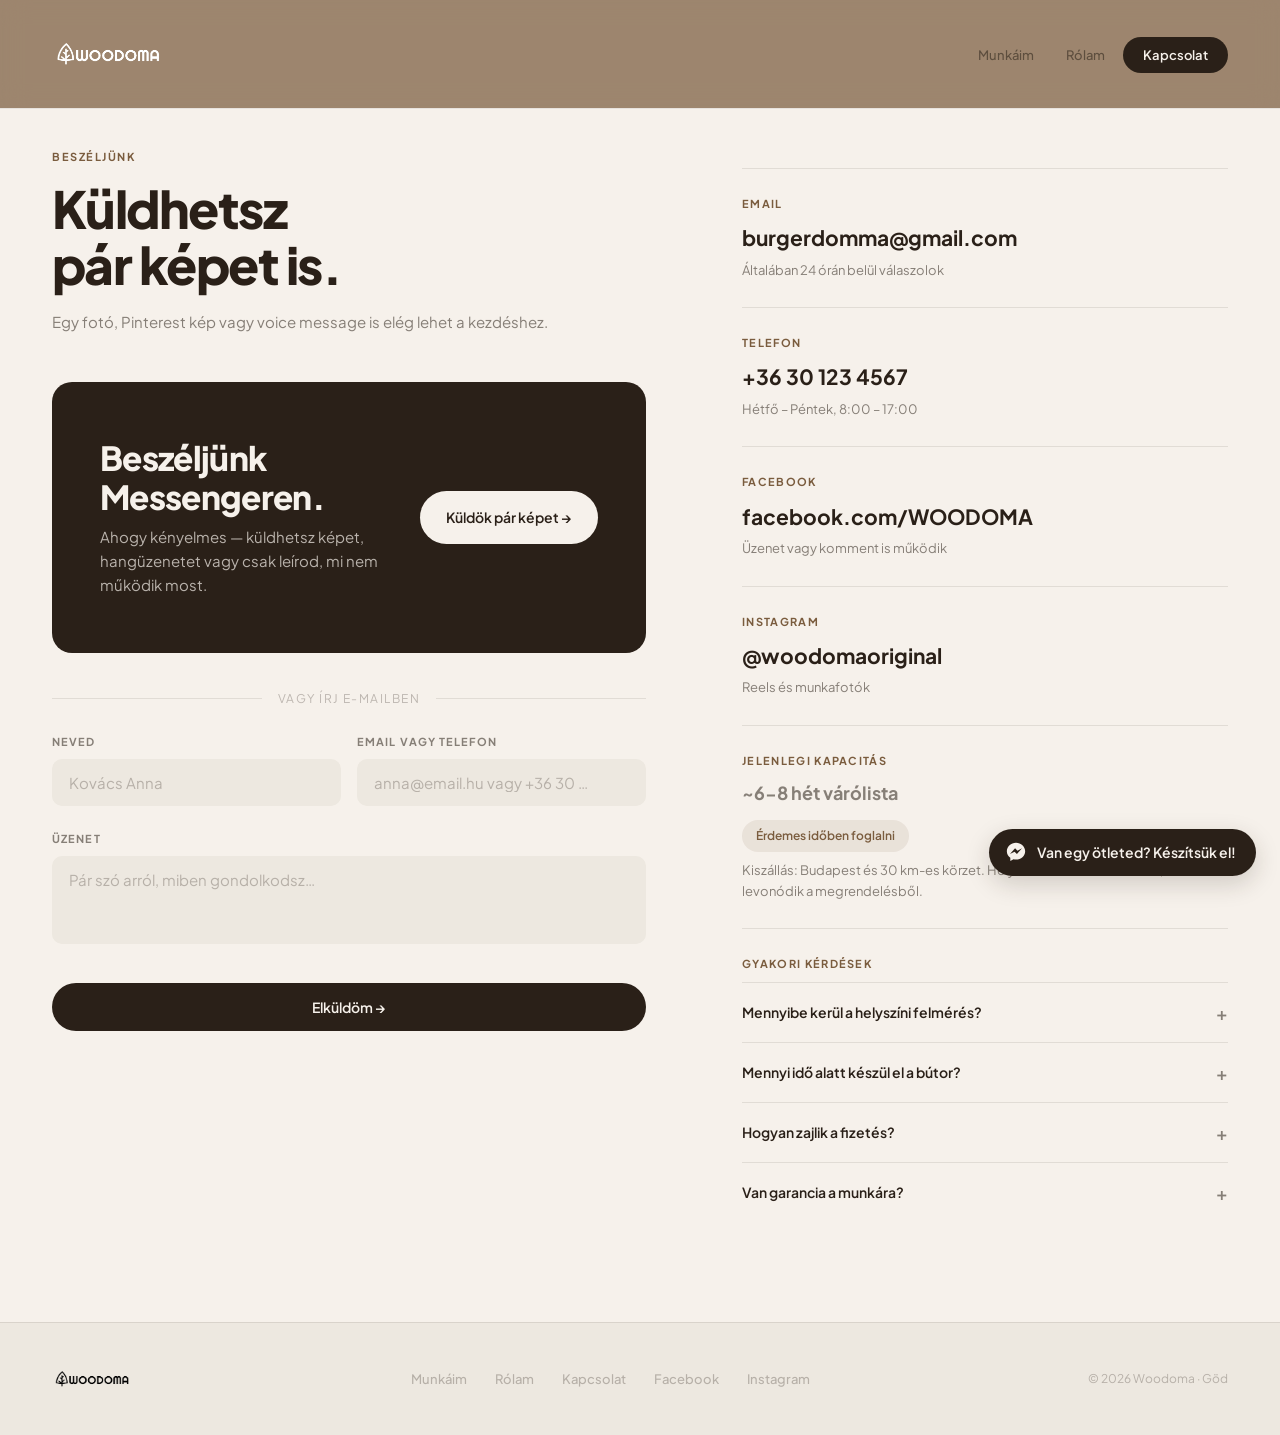
==== kapcsolat.html @ 7376ca96 "Woodoma weboldal — első commit Teljes statikus weboldal: főoldal (index.html), kapcsolati oldal, kös" ====
<!DOCTYPE html>
<html lang="hu">
<head>
<meta charset="UTF-8">
<meta name="viewport" content="width=device-width, initial-scale=1.0">
<title>Kapcsolat — WOODOMA</title>
<link rel="preconnect" href="https://fonts.googleapis.com">
<link rel="preconnect" href="https://fonts.gstatic.com" crossorigin>
<link href="https://fonts.googleapis.com/css2?family=Plus+Jakarta+Sans:wght@400;500;600;700;800&display=swap" rel="stylesheet">
<link rel="stylesheet" href="woodoma.css">
<style>
:root{--bg:#F6F1EB;--bg2:#EDE8E0;--bg3:#E4DDD4;--tx:#2A2018;--mu:rgba(42,32,24,.55);--di:rgba(42,32,24,.28);--ac:#7A5C3E;--acs:rgba(122,92,62,.1);--ln:rgba(42,32,24,.1);--f:'Plus Jakarta Sans',system-ui,sans-serif;--r:14px}
*,*::before,*::after{box-sizing:border-box;margin:0;padding:0}
html{scroll-behavior:smooth}
body{background:var(--bg);color:var(--tx);font-family:var(--f);font-weight:400;line-height:1.65;-webkit-font-smoothing:antialiased;overflow-x:hidden}
a{color:inherit}
nav{position:fixed;top:0;left:0;right:0;z-index:200;padding:26px 52px;display:flex;align-items:center;justify-content:space-between;transition:padding .4s,background .4s,box-shadow .4s}
nav.scrolled{padding:14px 52px;background:rgba(246,241,235,.94);backdrop-filter:blur(16px);box-shadow:0 1px 0 var(--ln)}
.nav-logo{text-decoration:none;display:flex;align-items:center}
.logo-img{height:56px;width:auto;display:block}
.footer-logo .logo-img{height:40px}
.nav-links{display:flex;align-items:center;gap:4px;list-style:none}
.nav-links a{font-size:13px;font-weight:500;color:var(--mu);text-decoration:none;padding:8px 14px;border-radius:100px;transition:color .2s,background .2s}
.nav-links a:hover,.nav-links a.active{color:var(--tx);background:var(--bg2)}
.nav-cta{background:var(--tx)!important;color:var(--bg)!important;font-weight:600!important}
.nav-cta:hover{background:var(--ac)!important}
.s-label{font-size:11px;font-weight:700;letter-spacing:.14em;text-transform:uppercase;color:var(--ac);margin-bottom:14px}
.s-h2{font-family:var(--f);font-weight:800;font-size:clamp(32px,3.8vw,52px);line-height:1.1;letter-spacing:-.03em}
/* LAYOUT */
.kapcsolat-wrap{padding:148px 52px 100px;display:grid;grid-template-columns:1.1fr .9fr;gap:96px;align-items:start}
/* FORM */
.form-head{margin-bottom:48px}
.fg{margin-bottom:24px}
.fg label{display:block;font-size:11px;font-weight:700;letter-spacing:.1em;text-transform:uppercase;color:var(--mu);margin-bottom:8px}
.fg input,.fg select,.fg textarea{width:100%;background:var(--bg2);border:1.5px solid transparent;border-radius:10px;padding:13px 16px;font-size:15px;font-weight:400;color:var(--tx);font-family:var(--f);outline:none;-webkit-appearance:none;transition:border-color .25s,background .25s}
.fg select{cursor:pointer}
.fg select option{background:var(--bg2);color:var(--tx)}
.fg input:focus,.fg select:focus,.fg textarea:focus{border-color:var(--ac);background:var(--bg)}
.fg input::placeholder,.fg textarea::placeholder{color:var(--di)}
.fg textarea{resize:none;height:88px}
.fg-row{display:grid;grid-template-columns:1fr 1fr;gap:16px}
.form-submit{width:100%;padding:15px;background:var(--tx);border:none;border-radius:100px;color:var(--bg);font-family:var(--f);font-size:14px;font-weight:600;cursor:pointer;margin-top:8px;transition:background .25s}
.form-submit:hover{background:var(--ac)}
/* INFO */
.k-info{display:flex;flex-direction:column;padding-top:20px}
.k-block{padding:26px 0;border-top:1px solid var(--ln)}
.k-lbl{font-size:11px;font-weight:700;letter-spacing:.12em;text-transform:uppercase;color:var(--ac);margin-bottom:8px}
.k-val{font-family:var(--f);font-size:21px;font-weight:700;color:var(--tx)}
.k-val a{text-decoration:none;color:inherit;transition:color .2s}
.k-val a:hover{color:var(--ac)}
.k-sub{font-size:13px;color:var(--mu);margin-top:4px}
.k-cap{display:inline-block;margin-top:12px;padding:6px 14px;background:var(--acs);border-radius:100px;font-size:12px;font-weight:600;color:var(--ac)}
.k-note{font-size:13px;color:var(--mu);line-height:1.65;margin-top:8px}
/* FAQ */
.faq-item{border-top:1px solid var(--ln)}
.faq-q{width:100%;background:none;border:none;padding:18px 0;text-align:left;display:flex;justify-content:space-between;align-items:center;font-family:var(--f);font-size:14px;font-weight:600;color:var(--tx);cursor:pointer;gap:16px}
.faq-q span{font-size:18px;color:var(--mu);transition:transform .3s;flex-shrink:0}
.faq-q.open span{transform:rotate(45deg)}
.faq-a{font-size:14px;color:var(--mu);line-height:1.7;max-height:0;overflow:hidden;transition:max-height .4s ease,padding .3s}
.faq-a.open{max-height:200px;padding-bottom:18px}
footer{padding:36px 52px;border-top:1px solid var(--ln);background:var(--bg2);display:flex;align-items:center;justify-content:space-between;flex-wrap:wrap;gap:16px}
.footer-logo{font-family:var(--f);font-weight:800;font-size:14px;letter-spacing:.04em;color:var(--mu);text-decoration:none}
.footer-nav{display:flex;gap:4px;list-style:none}
.footer-nav a{font-size:13px;font-weight:500;color:var(--di);text-decoration:none;padding:6px 12px;border-radius:100px;transition:color .2s,background .2s}
.footer-nav a:hover{color:var(--mu);background:var(--bg3)}
.footer-copy{font-size:12px;color:var(--di)}
.fi{opacity:0;transform:translateY(22px);transition:opacity .85s ease,transform .85s ease}
.fi.vis{opacity:1;transform:none}
.fi-d1{transition-delay:.12s}
/* custom select */
.csel{position:relative;width:100%}
.csel select{display:none}
.csel-trigger{width:100%;background:var(--bg2);border:1.5px solid transparent;border-radius:10px;padding:13px 16px;font-size:15px;font-weight:400;color:var(--tx);font-family:var(--f);cursor:pointer;display:flex;align-items:center;justify-content:space-between;gap:8px;transition:border-color .25s,background .25s;user-select:none}
.csel-trigger.placeholder{color:var(--di)}
.csel-trigger.open{border-color:var(--ac);background:var(--bg)}
.csel-arrow{flex-shrink:0;width:16px;height:16px;display:flex;align-items:center;justify-content:center;transition:transform .2s;color:var(--mu)}
.csel-trigger.open .csel-arrow{transform:rotate(180deg)}
.csel-drop{position:absolute;top:calc(100% + 6px);left:0;right:0;background:var(--bg);border:1.5px solid var(--ac);border-radius:10px;overflow:hidden;z-index:100;box-shadow:0 8px 24px rgba(42,32,24,.12);display:none}
.csel-drop.open{display:block}
.csel-opt{padding:12px 16px;font-size:15px;font-weight:400;color:var(--tx);font-family:var(--f);cursor:pointer;transition:background .15s,color .15s}
.csel-opt:hover{background:var(--acs);color:var(--ac)}
.csel-opt.selected{background:var(--ac);color:#fff}
@media(max-width:900px){
  nav{padding:18px 24px}nav.scrolled{padding:12px 24px}.nav-links{display:none}
  .kapcsolat-wrap{grid-template-columns:1fr;padding:120px 24px 72px;gap:52px}
  .fg-row{grid-template-columns:1fr}
  footer{padding:24px}.footer-nav{display:none}
}
</style>
</head>
<body>

<nav id="nav">
  <a href="index.html" class="nav-logo"><img src="images/logo/logo_h.png" alt="Woodoma" class="logo-img"></a>
  <ul class="nav-links">
    <li><a href="index.html#munkak">Munkáim</a></li>
    <li><a href="index.html#rolam">Rólam</a></li>
    <li><a href="kapcsolat.html" class="active nav-cta">Kapcsolat</a></li>
  </ul>
</nav>

<div class="kapcsolat-wrap">

  <!-- FORM -->
  <div class="fi">
    <div class="form-head">
      <p class="s-label">Beszéljünk</p>
      <h1 class="s-h2" style="font-size:clamp(36px,4vw,54px);margin-bottom:16px;">Küldhetsz<br>pár képet is.</h1>
      <p style="font-size:15px;color:var(--mu);line-height:1.7;">Egy fotó, Pinterest kép vagy voice message is elég lehet a kezdéshez.</p>
    </div>

    <!-- Messenger first block -->
    <div class="msg-hero">
      <div>
        <h2>Beszéljünk Messengeren.</h2>
        <p>Ahogy kényelmes — küldhetsz képet, hangüzenetet vagy csak leírod, mi nem működik most.</p>
      </div>
      <a class="msg-hero-btn" data-msg="kepkuldes">Küldök pár képet →</a>
    </div>

    <div class="msg-hero-divider">Vagy írj e-mailben</div>

    <form action="https://formsubmit.co/burgerdomma@gmail.com" method="POST">
      <input type="hidden" name="_subject" value="Új érdeklődő — Woodoma">
      <input type="hidden" name="_next" value="koszonjuk.html">
      <input type="hidden" name="_captcha" value="false">
      <input type="text" name="_honey" style="display:none">

      <div class="fg-row">
        <div class="fg">
          <label for="nev">Neved</label>
          <input type="text" id="nev" name="nev" placeholder="Kovács Anna" required>
        </div>
        <div class="fg">
          <label for="kapcs">Email vagy telefon</label>
          <input type="text" id="kapcs" name="kapcs" placeholder="anna@email.hu vagy +36 30 …" required>
        </div>
      </div>
      <div class="fg">
        <label for="uzenet">Üzenet</label>
        <textarea id="uzenet" name="uzenet" placeholder="Pár szó arról, miben gondolkodsz…"></textarea>
      </div>
      <button type="submit" class="form-submit">Elküldöm →</button>
    </form>
  </div>

  <!-- ELÉRHETŐSÉGEK -->
  <div class="k-info fi fi-d1">
    <div class="k-block">
      <p class="k-lbl">Email</p>
      <p class="k-val">burgerdomma@gmail.com</p>
      <p class="k-sub">Általában 24 órán belül válaszolok</p>
    </div>
    <div class="k-block">
      <p class="k-lbl">Telefon</p>
      <p class="k-val">+36 30 123 4567</p>
      <p class="k-sub">Hétfő – Péntek, 8:00 – 17:00</p>
    </div>
    <div class="k-block">
      <p class="k-lbl">Facebook</p>
      <p class="k-val"><a href="https://www.facebook.com/WOODOMA" target="_blank">facebook.com/WOODOMA</a></p>
      <p class="k-sub">Üzenet vagy komment is működik</p>
    </div>
    <div class="k-block">
      <p class="k-lbl">Instagram</p>
      <p class="k-val"><a href="https://www.instagram.com/woodomaoriginal/" target="_blank">@woodomaoriginal</a></p>
      <p class="k-sub">Reels és munkafotók</p>
    </div>
    <div class="k-block">
      <p class="k-lbl">Jelenlegi kapacitás</p>
      <p class="k-val" style="font-size:18px;color:var(--mu);">~6-8 hét várólista</p>
      <span class="k-cap">Érdemes időben foglalni</span>
      <p class="k-note">Kiszállás: Budapest és 30 km-es körzet. Helyszíni felmérés 15 000 Ft, ami levonódik a megrendelésből.</p>
    </div>

    <div class="k-block" style="padding-bottom:0;">
      <p class="k-lbl">Gyakori kérdések</p>
    </div>
    <div>
      <div class="faq-item">
        <button class="faq-q">Mennyibe kerül a helyszíni felmérés?<span>+</span></button>
        <div class="faq-a">15 000 Ft-ba kerül, de teljes egészében levonódik a megrendelés összegéből. Ha mégsem rendelsz, ezt fizeted.</div>
      </div>
      <div class="faq-item">
        <button class="faq-q">Mennyi idő alatt készül el a bútor?<span>+</span></button>
        <div class="faq-a">A felmérés és beépítés között jellemzően 6-8 hét telik el. Sürgős munkát nem vállalok — inkább csináljuk rendesen.</div>
      </div>
      <div class="faq-item">
        <button class="faq-q">Hogyan zajlik a fizetés?<span>+</span></button>
        <div class="faq-a">50% előleg a gyártás indításakor, 50% az átadáskor. Átutalással vagy készpénzzel.</div>
      </div>
      <div class="faq-item">
        <button class="faq-q">Van garancia a munkára?<span>+</span></button>
        <div class="faq-a">2 év szerkezeti garancia és 1 év vasalat garancia. Az első 6 hónapban ingyenesen visszamegyek beállítani, ha szükséges.</div>
      </div>
    </div>
  </div>
</div>

<footer>
  <a href="index.html" class="footer-logo"><img src="images/logo/logo_h.png" alt="Woodoma" class="logo-img"></a>
  <ul class="footer-nav">
    <li><a href="index.html#munkak">Munkáim</a></li>
    <li><a href="index.html#rolam">Rólam</a></li>
    <li><a href="kapcsolat.html">Kapcsolat</a></li>
    <li><a href="https://www.facebook.com/WOODOMA" target="_blank">Facebook</a></li>
    <li><a href="https://www.instagram.com/woodomaoriginal/" target="_blank">Instagram</a></li>
  </ul>
  <span class="footer-copy">© 2026 Woodoma · Göd</span>
</footer>

<script>
  const nav = document.getElementById('nav');
  window.addEventListener('scroll', () => nav.classList.toggle('scrolled', window.scrollY > 40));
  document.querySelectorAll('.faq-q').forEach(btn => {
    btn.addEventListener('click', () => {
      const a = btn.nextElementSibling, open = a.classList.contains('open');
      document.querySelectorAll('.faq-a').forEach(x => x.classList.remove('open'));
      document.querySelectorAll('.faq-q').forEach(x => x.classList.remove('open'));
      if(!open){ a.classList.add('open'); btn.classList.add('open'); }
    });
  });
  const obs = new IntersectionObserver(e => e.forEach(x => { if(x.isIntersecting){x.target.classList.add('vis');obs.unobserve(x.target)} }), {threshold:.08});
  document.querySelectorAll('.fi').forEach(el => obs.observe(el));

  // custom select
  document.querySelectorAll('.fg select').forEach(sel => {
    const fg = sel.parentElement;
    const wrap = document.createElement('div');
    wrap.className = 'csel';
    fg.insertBefore(wrap, sel);
    wrap.appendChild(sel);

    const opts = Array.from(sel.options).filter(o => !o.disabled);
    const placeholder = sel.querySelector('option[disabled]')?.text || '';

    const trigger = document.createElement('div');
    trigger.className = 'csel-trigger placeholder';
    trigger.innerHTML = `<span>${placeholder}</span><svg class="csel-arrow" viewBox="0 0 16 16" fill="none" stroke="currentColor" stroke-width="2"><polyline points="4,6 8,10 12,6"/></svg>`;
    wrap.insertBefore(trigger, sel);

    const drop = document.createElement('div');
    drop.className = 'csel-drop';
    opts.forEach(o => {
      const item = document.createElement('div');
      item.className = 'csel-opt';
      item.textContent = o.text;
      item.dataset.value = o.value || o.text;
      drop.appendChild(item);
    });
    wrap.appendChild(drop);

    trigger.addEventListener('click', e => {
      e.stopPropagation();
      const isOpen = drop.classList.contains('open');
      document.querySelectorAll('.csel-drop.open').forEach(d => { d.classList.remove('open'); d.previousElementSibling.classList.remove('open'); });
      if (!isOpen) { drop.classList.add('open'); trigger.classList.add('open'); }
    });

    drop.querySelectorAll('.csel-opt').forEach(item => {
      item.addEventListener('click', () => {
        drop.querySelectorAll('.csel-opt').forEach(i => i.classList.remove('selected'));
        item.classList.add('selected');
        trigger.querySelector('span').textContent = item.textContent;
        trigger.classList.remove('placeholder', 'open');
        drop.classList.remove('open');
        const match = Array.from(sel.options).find(o => (o.value || o.text) === item.dataset.value);
        if (match) { sel.value = match.value || match.text; sel.dispatchEvent(new Event('change')); }
      });
    });
  });

  document.addEventListener('click', () => {
    document.querySelectorAll('.csel-drop.open').forEach(d => { d.classList.remove('open'); d.previousElementSibling.classList.remove('open'); });
  });
</script>
<script src="messenger.js" defer></script>
</body>
</html>
---- woodoma.css ----
/* WOODOMA — Brand Style v2 | Logo-Driven, Warm Craftsman */

:root {
  --bg:          #F6F1EB;
  --bg-2:        #EDE8E0;
  --bg-3:        #E4DDD4;
  --text:        #2A2018;
  --muted:       rgba(42,32,24,.55);
  --dim:         rgba(42,32,24,.28);
  --accent:      #7A5C3E;
  --accent-soft: rgba(122,92,62,.1);
  --green:       #697A65;
  --line:        rgba(42,32,24,.1);
  --hf: 'Plus Jakarta Sans', sans-serif;
  --bf: 'Plus Jakarta Sans', sans-serif;
  --r: 14px;
}

*, *::before, *::after { box-sizing: border-box; margin: 0; padding: 0; }
html { scroll-behavior: smooth; }

body {
  background: var(--bg);
  color: var(--text);
  font-family: var(--bf);
  font-weight: 400;
  line-height: 1.65;
  -webkit-font-smoothing: antialiased;
  overflow-x: hidden;
}

/* ── NAV ── */
nav {
  position: fixed;
  top: 0; left: 0; right: 0;
  z-index: 200;
  padding: 22px 52px;
  display: flex;
  align-items: center;
  justify-content: space-between;
  background: rgba(122,92,62,.72);
  backdrop-filter: blur(14px);
  -webkit-backdrop-filter: blur(14px);
  box-shadow: 0 1px 0 rgba(0,0,0,.06);
  transition: padding .4s, background .4s, box-shadow .4s;
}
nav.scrolled {
  padding: 14px 52px;
  background: rgba(95,72,49,.86);
  box-shadow: 0 2px 18px rgba(42,32,24,.18);
}
.nav-logo {
  font-family: var(--hf);
  font-weight: 800;
  font-size: 17px;
  letter-spacing: .04em;
  color: var(--text);
  text-decoration: none;
}
.nav-links {
  display: flex;
  align-items: center;
  gap: 8px;
  list-style: none;
}
.nav-logo .logo-img { filter: brightness(0) invert(1); }
.nav-links a {
  font-size: 13px;
  font-weight: 500;
  color: rgba(255,255,255,.78);
  text-decoration: none;
  padding: 8px 14px;
  border-radius: 100px;
  transition: color .2s, background .2s;
}
.nav-links a:hover { color: #fff; background: rgba(255,255,255,.12); }
.nav-links a.active { color: #fff; background: rgba(255,255,255,.16); }
.nav-cta {
  background: #fff !important;
  color: var(--text) !important;
  padding: 10px 20px !important;
  font-weight: 600 !important;
}
.nav-cta:hover { background: var(--bg-2) !important; color: var(--text) !important; }

/* ── HERO ── */
.hero {
  min-height: 100svh;
  display: flex;
  flex-direction: column;
  justify-content: flex-end;
  padding: 0 52px 96px;
  position: relative;
  overflow: hidden;
}
.hero-bg {
  position: absolute;
  inset: 0;
  background:
    radial-gradient(ellipse at 78% 18%, rgba(105,122,101,.14) 0%, transparent 52%),
    radial-gradient(ellipse at 20% 80%, rgba(122,92,62,.08) 0%, transparent 45%),
    var(--bg);
  z-index: 0;
}
.hero-content {
  position: relative;
  z-index: 1;
  max-width: 840px;
}
.hero-eyebrow {
  font-size: 12px;
  font-weight: 600;
  letter-spacing: .12em;
  text-transform: uppercase;
  color: var(--accent);
  margin-bottom: 24px;
}
.hero-h1 {
  font-family: var(--hf);
  font-weight: 800;
  font-size: clamp(54px, 7vw, 100px);
  line-height: 1.06;
  letter-spacing: -.035em;
  color: var(--text);
  margin-bottom: 36px;
}
.hero-sub {
  font-size: 17px;
  font-weight: 400;
  color: var(--muted);
  max-width: 360px;
  line-height: 1.72;
  margin-bottom: 48px;
}
.hero-cta-group { display: flex; align-items: center; gap: 8px; flex-wrap: wrap; }
.hero-cta {
  display: inline-flex;
  align-items: center;
  gap: 10px;
  background: var(--text);
  color: var(--bg);
  text-decoration: none;
  padding: 15px 28px;
  border-radius: 100px;
  font-size: 14px;
  font-weight: 600;
  transition: background .25s, gap .25s;
}
.hero-cta:hover { background: var(--accent); gap: 16px; }
.hero-cta::after { content: '→'; }
.hero-secondary {
  display: inline-flex;
  align-items: center;
  gap: 8px;
  color: var(--muted);
  text-decoration: none;
  padding: 15px 20px;
  border-radius: 100px;
  font-size: 14px;
  font-weight: 500;
  transition: color .2s, background .2s;
}
.hero-secondary:hover { color: var(--text); background: var(--bg-2); }
.hero-scroll-hint {
  position: absolute;
  bottom: 44px; right: 52px;
  font-size: 10px;
  font-weight: 600;
  letter-spacing: .16em;
  text-transform: uppercase;
  color: var(--dim);
  writing-mode: vertical-rl;
}

/* ── SHARED SECTION ── */
section { padding: 112px 52px; }
.s-label {
  font-size: 11px;
  font-weight: 700;
  letter-spacing: .14em;
  text-transform: uppercase;
  color: var(--accent);
  margin-bottom: 14px;
}
.s-h2 {
  font-family: var(--hf);
  font-weight: 800;
  font-size: clamp(32px, 3.8vw, 52px);
  line-height: 1.1;
  letter-spacing: -.03em;
}
.rule { width: 100%; height: 1px; background: var(--line); }

/* ── INTRO ── */
.intro-grid {
  display: grid;
  grid-template-columns: 1.1fr .9fr;
  gap: 96px;
  align-items: center;
}
.intro-text {
  font-size: 18px;
  font-weight: 400;
  line-height: 1.78;
  color: var(--muted);
}
.intro-text p + p { margin-top: 20px; }
.intro-stats { display: flex; flex-direction: column; }
.stat-item { padding: 26px 0; border-top: 1px solid var(--line); }
.stat-num {
  font-family: var(--hf);
  font-size: 52px;
  font-weight: 800;
  letter-spacing: -.04em;
  line-height: 1;
  color: var(--text);
  margin-bottom: 5px;
}
.stat-label { font-size: 13px; color: var(--muted); font-weight: 500; }

/* ── PROJECTS ── */
.projects-head {
  display: flex;
  align-items: flex-end;
  justify-content: space-between;
  margin-bottom: 40px;
}
.txt-link {
  font-size: 13px;
  font-weight: 600;
  color: var(--muted);
  text-decoration: none;
  display: inline-flex;
  align-items: center;
  gap: 6px;
  padding: 8px 0;
  transition: color .2s, gap .2s;
}
.txt-link::after { content: '→'; }
.txt-link:hover { color: var(--text); gap: 10px; }

.projects-grid {
  display: grid;
  grid-template-columns: 1.45fr .55fr;
  grid-template-rows: auto auto;
  gap: 12px;
}
.proj-card {
  position: relative;
  overflow: hidden;
  border-radius: var(--r);
  cursor: pointer;
  display: block;
  text-decoration: none;
}
.proj-card:first-child { grid-row: 1 / 3; }
.proj-img {
  display: block;
  width: 100%;
  transition: transform .9s cubic-bezier(.25,.46,.45,.94);
}
.proj-card:first-child .proj-img { height: 540px; }
.proj-card:not(:first-child) .proj-img { height: 264px; }
.proj-card:hover .proj-img { transform: scale(1.04); }
.proj-overlay {
  position: absolute;
  inset: 0;
  background: linear-gradient(to top, rgba(18,12,6,.84) 0%, transparent 54%);
  pointer-events: none;
}
.proj-info {
  position: absolute;
  bottom: 0; left: 0; right: 0;
  padding: 28px;
}
.proj-tag {
  font-size: 10px;
  font-weight: 700;
  letter-spacing: .14em;
  text-transform: uppercase;
  color: rgba(255,255,255,.6);
  margin-bottom: 5px;
}
.proj-title {
  font-family: var(--hf);
  font-size: 19px;
  font-weight: 700;
  line-height: 1.2;
  color: #fff;
  margin-bottom: 4px;
}
.proj-meta { font-size: 12px; color: rgba(255,255,255,.5); }

/* Wood image placeholders */
.w1 { background: linear-gradient(148deg,#2e1e12 0%,#4a3120 35%,#5c3d28 60%,#3d2714 100%); }
.w2 { background: linear-gradient(148deg,#28201a 0%,#3d2e22 50%,#2e2318 100%); }
.w3 { background: linear-gradient(148deg,#3a2c1e 0%,#5c4332 45%,#42301f 100%); }
.w4 { background: linear-gradient(148deg,#1e1a14 0%,#352a1e 50%,#262018 100%); }
.w5 { background: linear-gradient(148deg,#3d2e20 0%,#6b4e34 40%,#4a3626 100%); }
.w6 { background: linear-gradient(148deg,#2a2218 0%,#3e3224 50%,#2c2416 100%); }

/* ── PROCESS ── */
.process-section {
  background: var(--bg-2);
  border-top: 1px solid var(--line);
  border-bottom: 1px solid var(--line);
}
.process-top {
  display: grid;
  grid-template-columns: .7fr 1.3fr;
  gap: 72px;
  align-items: end;
  margin-bottom: 56px;
}
.process-desc {
  font-size: 16px;
  font-weight: 400;
  color: var(--muted);
  line-height: 1.75;
}
.steps-row {
  display: grid;
  grid-template-columns: repeat(5, 1fr);
  gap: 10px;
}
.step {
  background: var(--bg);
  padding: 28px 20px;
  border-radius: var(--r);
  transition: box-shadow .3s, transform .3s;
}
.step:hover {
  box-shadow: 0 6px 24px rgba(42,32,24,.08);
  transform: translateY(-3px);
}
.step-n {
  font-size: 11px;
  font-weight: 700;
  letter-spacing: .1em;
  color: var(--accent);
  margin-bottom: 14px;
}
.step-name {
  font-family: var(--hf);
  font-size: 14px;
  font-weight: 700;
  color: var(--text);
  margin-bottom: 8px;
}
.step-desc {
  font-size: 13px;
  color: var(--muted);
  line-height: 1.6;
}
.step-time {
  font-size: 11px;
  font-weight: 600;
  color: var(--accent);
  margin-top: 12px;
}

/* ── ABOUT PREVIEW ── */
.about-grid {
  display: grid;
  grid-template-columns: 1fr 1fr;
  gap: 96px;
  align-items: center;
}
.about-img-wrap { position: relative; }
.about-img {
  width: 100%;
  height: 500px;
  border-radius: var(--r);
  display: block;
}
.about-caption {
  position: absolute;
  bottom: -20px; right: -20px;
  background: var(--bg-2);
  border: 1px solid var(--line);
  border-radius: 10px;
  padding: 18px 22px;
  max-width: 200px;
  font-size: 12px;
  color: var(--muted);
  line-height: 1.55;
}
.about-body { display: flex; flex-direction: column; gap: 24px; }
.about-quote {
  font-family: var(--hf);
  font-size: clamp(22px, 2.5vw, 32px);
  font-weight: 800;
  line-height: 1.2;
  letter-spacing: -.025em;
}
.about-p {
  font-size: 16px;
  color: var(--muted);
  line-height: 1.8;
}
.about-link {
  display: inline-flex;
  align-items: center;
  gap: 8px;
  font-size: 14px;
  font-weight: 600;
  color: var(--text);
  text-decoration: none;
  width: fit-content;
  transition: gap .25s;
}
.about-link:hover { gap: 14px; }
.about-link::after { content: '→'; }

/* ── CTA SECTION ── */
.cta-section {
  text-align: center;
  display: flex;
  flex-direction: column;
  align-items: center;
  gap: 32px;
  padding: 148px 52px;
  background: var(--bg-2);
  border-top: 1px solid var(--line);
}
.cta-section .s-h2 {
  font-size: clamp(38px, 5vw, 64px);
  max-width: 660px;
}
.cta-sub {
  font-size: 16px;
  color: var(--muted);
  max-width: 360px;
  line-height: 1.75;
}
.cta-btn {
  display: inline-flex;
  align-items: center;
  gap: 10px;
  background: var(--text);
  color: var(--bg);
  text-decoration: none;
  padding: 16px 32px;
  border-radius: 100px;
  font-size: 14px;
  font-weight: 600;
  transition: background .25s, gap .25s;
}
.cta-btn:hover { background: var(--accent); gap: 16px; }
.cta-btn::after { content: '→'; }

/* ── FOOTER ── */
footer {
  padding: 36px 52px;
  border-top: 1px solid var(--line);
  background: var(--bg-2);
  display: flex;
  align-items: center;
  justify-content: space-between;
  flex-wrap: wrap;
  gap: 16px;
}
.footer-logo {
  font-family: var(--hf);
  font-weight: 800;
  font-size: 14px;
  letter-spacing: .04em;
  color: var(--muted);
  text-decoration: none;
}
.footer-nav { display: flex; gap: 4px; list-style: none; }
.footer-nav a {
  font-size: 13px;
  font-weight: 500;
  color: var(--dim);
  text-decoration: none;
  padding: 6px 12px;
  border-radius: 100px;
  transition: color .2s, background .2s;
}
.footer-nav a:hover { color: var(--muted); background: var(--bg-3); }
.footer-copy { font-size: 12px; color: var(--dim); }

/* ── FADE IN ── */
.fi {
  opacity: 0;
  transform: translateY(22px);
  transition: opacity .85s ease, transform .85s ease;
}
.fi.vis { opacity: 1; transform: none; }
.fi-d1 { transition-delay: .12s; }
.fi-d2 { transition-delay: .22s; }
.fi-d3 { transition-delay: .32s; }

/* ── PAGE HERO ── */
.page-hero {
  padding: 180px 52px 80px;
  border-bottom: 1px solid var(--line);
}
.page-h1 {
  font-family: var(--hf);
  font-weight: 800;
  font-size: clamp(48px, 6.5vw, 80px);
  letter-spacing: -.035em;
  line-height: .97;
  max-width: 680px;
}
.page-hero-sub {
  font-size: 17px;
  color: var(--muted);
  max-width: 400px;
  line-height: 1.72;
  margin-top: 24px;
}

/* ── MUNKÁK ── */
.filter-bar {
  padding: 20px 52px;
  display: flex;
  gap: 6px;
  flex-wrap: wrap;
  border-bottom: 1px solid var(--line);
  background: var(--bg);
}
.f-btn {
  padding: 8px 18px;
  font-family: var(--bf);
  font-size: 13px;
  font-weight: 500;
  color: var(--muted);
  background: none;
  border: 1px solid transparent;
  border-radius: 100px;
  cursor: pointer;
  transition: all .2s;
}
.f-btn:hover { color: var(--text); background: var(--bg-2); }
.f-btn.on { color: var(--text); background: var(--bg-3); border-color: var(--line); }

.gallery {
  padding: 20px 52px 52px;
  column-count: 3;
  column-gap: 12px;
  background: var(--bg);
}
.gallery .t {
  display: block;
  break-inside: avoid;
  margin-bottom: 12px;
  border-radius: var(--r);
  overflow: hidden;
  position: relative;
  cursor: zoom-in;
  background: var(--bg-2);
}
.gallery .t img {
  width: 100%;
  height: auto;
  display: block;
  transition: transform .85s cubic-bezier(.25,.46,.45,.94);
}
.gallery .t:hover img { transform: scale(1.04); }
.gallery .t .tc {
  position: absolute;
  left: 16px; bottom: 14px;
  color: #fff;
  font-size: 12px;
  font-weight: 600;
  letter-spacing: .04em;
  background: rgba(18,12,6,.55);
  padding: 6px 12px;
  border-radius: 100px;
  opacity: 0;
  transform: translateY(6px);
  transition: opacity .25s, transform .25s;
  pointer-events: none;
  backdrop-filter: blur(4px);
}
.gallery .t:hover .tc { opacity: 1; transform: translateY(0); }
.gallery-mini {
  column-span: all;
  font-size: 11px;
  font-weight: 600;
  letter-spacing: .06em;
  color: var(--muted);
  text-transform: uppercase;
  margin: 18px 0 10px;
  padding-top: 6px;
}
.gallery-mini:first-child { margin-top: 0; padding-top: 0; }

/* Smaller thumb row — secondary tiles under main gallery */
.gallery-thumbs {
  display: grid;
  grid-template-columns: repeat(5, 1fr);
  gap: 10px;
  padding: 4px 52px 52px;
  background: var(--bg);
}
.gallery + .gallery-thumbs { padding-top: 0; }
.gallery-thumbs .t {
  display: block;
  position: relative;
  overflow: hidden;
  border-radius: var(--r);
  cursor: zoom-in;
  background: var(--bg-2);
  aspect-ratio: 4/3;
}
.gallery-thumbs .t img {
  width: 100%;
  height: 100%;
  object-fit: cover;
  display: block;
  transition: transform .85s cubic-bezier(.25,.46,.45,.94);
}
.gallery-thumbs .t:hover img { transform: scale(1.05); }
.gallery-thumbs .t .tc {
  position: absolute;
  left: 10px; bottom: 10px;
  color: #fff;
  font-size: 10px;
  font-weight: 600;
  letter-spacing: .04em;
  background: rgba(18,12,6,.6);
  padding: 4px 9px;
  border-radius: 100px;
  opacity: 0;
  transform: translateY(4px);
  transition: opacity .25s, transform .25s;
  pointer-events: none;
  backdrop-filter: blur(4px);
}
.gallery-thumbs .t:hover .tc { opacity: 1; transform: translateY(0); }
.g-card {
  position: relative;
  overflow: hidden;
  border-radius: var(--r);
  cursor: pointer;
  display: block;
  text-decoration: none;
}
.g-img {
  width: 100%;
  height: 320px;
  display: block;
  transition: transform .85s cubic-bezier(.25,.46,.45,.94);
}
.g-card:hover .g-img { transform: scale(1.05); }
.g-overlay {
  position: absolute;
  inset: 0;
  background: linear-gradient(to top, rgba(18,12,6,.86) 0%, transparent 52%);
  pointer-events: none;
}
.g-info { position: absolute; bottom: 0; left: 0; right: 0; padding: 22px; }
.g-tag {
  font-size: 10px;
  font-weight: 700;
  letter-spacing: .12em;
  text-transform: uppercase;
  color: rgba(255,255,255,.6);
  margin-bottom: 4px;
}
.g-title {
  font-family: var(--hf);
  font-size: 16px;
  font-weight: 700;
  color: #fff;
  margin-bottom: 3px;
}
.g-meta { font-size: 11px; color: rgba(255,255,255,.5); }
.g-price { font-size: 12px; color: rgba(255,255,255,.65); margin-top: 2px; }

/* ── RÓLAM ── */
.rolam-split {
  display: grid;
  grid-template-columns: 1fr 1fr;
  min-height: 640px;
  border-bottom: 1px solid var(--line);
  gap: 0;
}
.rolam-img-col {
  overflow: hidden;
}
.rolam-img {
  width: 100%;
  height: 100%;
  min-height: 520px;
  display: block;
  object-fit: cover;
}
.rolam-text-col {
  padding: 100px 64px 80px;
  display: flex;
  flex-direction: column;
  justify-content: center;
  background: var(--bg-2);
}
.rolam-quote {
  font-family: var(--hf);
  font-size: clamp(26px, 3vw, 40px);
  font-weight: 800;
  line-height: 1.15;
  letter-spacing: -.025em;
  margin-bottom: 28px;
}
.rolam-p {
  font-size: 16px;
  color: var(--muted);
  line-height: 1.8;
}
.rolam-p + .rolam-p { margin-top: 16px; }

.rolam-values {
  padding: 80px 52px;
  display: grid;
  grid-template-columns: repeat(4, 1fr);
  gap: 12px;
  border-bottom: 1px solid var(--line);
}
.val-card {
  padding: 36px 28px;
  background: var(--bg-2);
  border-radius: var(--r);
}
.val-n {
  font-size: 11px;
  font-weight: 700;
  letter-spacing: .1em;
  color: var(--accent);
  margin-bottom: 14px;
}
.val-name {
  font-family: var(--hf);
  font-size: 17px;
  font-weight: 700;
  color: var(--text);
  margin-bottom: 10px;
}
.val-desc { font-size: 13px; color: var(--muted); line-height: 1.65; }

/* ── KAPCSOLAT ── */
.kapcsolat-wrap {
  padding: 148px 52px 100px;
  display: grid;
  grid-template-columns: 1.1fr .9fr;
  gap: 96px;
  align-items: start;
}
.form-head { margin-bottom: 48px; }
.fg { margin-bottom: 24px; }
.fg label {
  display: block;
  font-size: 11px;
  font-weight: 700;
  letter-spacing: .1em;
  text-transform: uppercase;
  color: var(--muted);
  margin-bottom: 8px;
}
.fg input,
.fg select,
.fg textarea {
  width: 100%;
  background: var(--bg-2);
  border: 1.5px solid transparent;
  border-radius: 10px;
  padding: 13px 16px;
  font-size: 15px;
  font-weight: 400;
  color: var(--text);
  font-family: var(--bf);
  outline: none;
  -webkit-appearance: none;
  transition: border-color .25s, background .25s;
}
.fg select { cursor: pointer; }
.fg select option { background: var(--bg-2); color: var(--text); }
.fg input:focus, .fg select:focus, .fg textarea:focus {
  border-color: var(--accent);
  background: var(--bg);
}
.fg input::placeholder, .fg textarea::placeholder { color: var(--dim); }
.fg textarea { resize: none; height: 88px; }
.fg-row { display: grid; grid-template-columns: 1fr 1fr; gap: 16px; }
.form-submit {
  width: 100%;
  padding: 15px;
  background: var(--text);
  border: none;
  border-radius: 100px;
  color: var(--bg);
  font-family: var(--bf);
  font-size: 14px;
  font-weight: 600;
  cursor: pointer;
  margin-top: 8px;
  transition: background .25s;
}
.form-submit:hover { background: var(--accent); }

.k-info { display: flex; flex-direction: column; }
.k-block { padding: 26px 0; border-top: 1px solid var(--line); }
.k-lbl {
  font-size: 11px;
  font-weight: 700;
  letter-spacing: .12em;
  text-transform: uppercase;
  color: var(--accent);
  margin-bottom: 8px;
}
.k-val {
  font-family: var(--hf);
  font-size: 21px;
  font-weight: 700;
  color: var(--text);
}
.k-sub { font-size: 13px; color: var(--muted); margin-top: 4px; }
.k-cap {
  display: inline-block;
  margin-top: 12px;
  padding: 6px 14px;
  background: var(--accent-soft);
  border-radius: 100px;
  font-size: 12px;
  font-weight: 600;
  color: var(--accent);
}
.k-note { font-size: 13px; color: var(--muted); line-height: 1.65; margin-top: 8px; }

/* FAQ */
.faq-item { border-top: 1px solid var(--line); }
.faq-q {
  width: 100%;
  background: none;
  border: none;
  padding: 18px 0;
  text-align: left;
  display: flex;
  justify-content: space-between;
  align-items: center;
  font-family: var(--bf);
  font-size: 14px;
  font-weight: 600;
  color: var(--text);
  cursor: pointer;
  gap: 16px;
}
.faq-q span { font-size: 18px; color: var(--muted); transition: transform .3s; flex-shrink: 0; }
.faq-q.open span { transform: rotate(45deg); }
.faq-a {
  font-size: 14px;
  color: var(--muted);
  line-height: 1.7;
  max-height: 0;
  overflow: hidden;
  transition: max-height .4s ease, padding .3s;
}
.faq-a.open { max-height: 200px; padding-bottom: 18px; }

/* ── RESPONSIVE ── */
@media (max-width: 900px) {
  nav { padding: 18px 24px; }
  nav.scrolled { padding: 12px 24px; }
  .nav-links { display: none; }

  section { padding: 72px 24px; }
  .hero { padding: 0 24px 72px; }
  .hero-h1 { font-size: clamp(44px, 12vw, 68px); }

  .intro-grid { grid-template-columns: 1fr; gap: 40px; }
  .intro-stats { flex-direction: row; }
  .stat-item { flex: 1; }

  .projects-grid { grid-template-columns: 1fr; }
  .proj-card:first-child { grid-row: auto; }
  .proj-card .proj-img, .proj-card:first-child .proj-img { height: 280px; }

  .steps-row { grid-template-columns: 1fr 1fr; gap: 8px; }
  .process-top { grid-template-columns: 1fr; gap: 24px; }

  .about-grid { grid-template-columns: 1fr; gap: 48px; }
  .about-caption { display: none; }
  .about-img { height: 300px; }

  .cta-section { padding: 88px 24px; }

  footer { padding: 24px; }
  .footer-nav { display: none; }

  .page-hero { padding: 140px 24px 56px; }

  .gallery { padding: 12px 24px 40px; column-count: 2; column-gap: 8px; }
  .gallery .t { margin-bottom: 8px; }
  .gallery-thumbs { padding: 0 24px 36px; grid-template-columns: repeat(3, 1fr); gap: 8px; }
  .filter-bar { padding: 16px 24px; }
  .g-img { height: 240px; }

  .rolam-split { grid-template-columns: 1fr; }
  .rolam-img { min-height: 300px; }
  .rolam-text-col { padding: 56px 24px; }
  .rolam-values { grid-template-columns: 1fr 1fr; padding: 56px 24px; gap: 8px; }

  .kapcsolat-wrap { grid-template-columns: 1fr; padding: 120px 24px 72px; gap: 52px; }
}

@media (max-width: 560px) {
  .gallery { column-count: 1; }
  .rolam-values { grid-template-columns: 1fr; }
  .steps-row { grid-template-columns: 1fr; }
  .intro-stats { flex-direction: column; }
  .fg-row { grid-template-columns: 1fr; }
  .hero-cta-group { flex-direction: column; align-items: flex-start; }
}

/* ── HERO CTA GROUP ── */
.hero-cta-row { display: flex; gap: 14px; flex-wrap: wrap; align-items: center; margin-top: 8px; }
.hero-lead { font-size: clamp(15px, 1.3vw, 17px); color: rgba(255,255,255,.85); margin: 18px 0 28px; max-width: 460px; line-height: 1.6; }
.hero-voice { font-size: 13px; color: rgba(255,255,255,.55); margin-top: 18px; font-style: italic; }

/* Hero load animation */
.hero::after {
  content: '';
  position: absolute; inset: 0;
  background: linear-gradient(to bottom, rgba(20,18,16,.35) 0%, rgba(20,18,16,.55) 100%);
  pointer-events: none;
  opacity: 0;
  animation: heroOverlay 1s .35s ease forwards;
  z-index: 1;
}
.hero-text { position: relative; z-index: 2; }
.hero-text > * {
  opacity: 0;
  transform: translateY(14px);
  animation: heroFade .9s ease forwards;
}
.hero-text > .hero-eyebrow { animation-delay: .85s; }
.hero-text > .hero-h1 { animation-delay: 1.05s; }
.hero-text > .hero-lead { animation-delay: 1.3s; }
.hero-text > .hero-cta-row { animation-delay: 1.5s; }
.hero-scroll { opacity: 0; animation: heroFade .9s 1.7s ease forwards; }
@keyframes heroOverlay { to { opacity: 1; } }
@keyframes heroFade { to { opacity: 1; transform: translateY(0); } }
@media (prefers-reduced-motion: reduce) {
  .hero::after, .hero-text > *, .hero-scroll { animation: none !important; opacity: 1; transform: none; }
}
.btn-ghost {
  display: inline-flex; align-items: center; gap: 10px;
  padding: 14px 22px; border-radius: 100px;
  background: transparent; color: #fff;
  border: 1.5px solid rgba(255,255,255,.5);
  text-decoration: none; font-weight: 600; font-size: 14px;
  transition: background .25s, border-color .25s, gap .25s;
}
.btn-ghost:hover { background: rgba(255,255,255,.12); border-color: #fff; gap: 14px; }

/* ── SECTION LEAD + CTA ── */
.sec-lead { font-size: 16px; color: var(--muted); line-height: 1.6; max-width: 760px; margin-top: 14px; text-wrap: pretty; }
.sec-foot { display: flex; flex-wrap: wrap; gap: 12px; align-items: center; padding: 28px 52px 0; }
.world-textonly .sec-foot { padding-top: 8px; padding-bottom: 40px; }
.world-textonly .sec-head { padding-bottom: 12px; }
.sec-foot-text { font-size: 15px; color: var(--muted); margin-right: auto; }
.sec-foot-link {
  display: inline-flex; align-items: center; gap: 8px;
  font-size: 14px; font-weight: 600; color: var(--accent);
  text-decoration: none; padding: 10px 0;
  border-bottom: 1.5px solid transparent;
  transition: border-color .25s, gap .25s;
}
.sec-foot-link:hover { border-color: var(--accent); gap: 12px; }
.sec-foot-link::after { content: '→'; }

/* ── TRUST BLOCK (Mi segít az indulásban?) ── */
.trust-block {
  padding: 100px 52px;
  background: var(--bg-2);
  display: grid;
  grid-template-columns: 1fr 1fr;
  gap: 80px;
  align-items: center;
}
.trust-block h2 {
  font-family: var(--hf); font-weight: 800;
  font-size: clamp(32px, 3.6vw, 48px);
  line-height: 1.1; letter-spacing: -.025em;
}
.trust-list { list-style: none; padding: 0; margin: 22px 0 0; }
.trust-list li {
  font-size: 16px; color: var(--text);
  padding: 10px 0 10px 28px; position: relative;
  border-bottom: 1px solid var(--line);
}
.trust-list li:last-child { border-bottom: none; }
.trust-list li::before {
  content: ''; position: absolute; left: 0; top: 19px;
  width: 14px; height: 1.5px; background: var(--accent);
}
.trust-after { font-size: 15px; color: var(--muted); margin-top: 22px; line-height: 1.6; }
.trust-cta-row { display: flex; gap: 12px; flex-wrap: wrap; margin-top: 30px; }

/* ── MESSENGER FLOATING BUBBLE ── */
.msg-bubble {
  position: fixed; right: 24px; bottom: 24px; z-index: 150;
  display: inline-flex; align-items: center; gap: 10px;
  padding: 12px 20px 12px 16px;
  background: var(--text); color: var(--bg);
  border-radius: 100px;
  text-decoration: none;
  font-size: 14px; font-weight: 600;
  box-shadow: 0 8px 24px rgba(42,32,24,.18);
  transition: right .55s cubic-bezier(.4,0,.2,1),
              bottom .55s cubic-bezier(.4,0,.2,1),
              padding .35s ease,
              font-size .35s ease,
              transform .35s ease,
              background .25s,
              box-shadow .35s;
  opacity: 0;
  animation: msgBubbleIn .6s .9s ease forwards;
}
.msg-bubble:hover { background: var(--accent); transform: translateY(-2px) scale(1.02); box-shadow: 0 10px 28px rgba(42,32,24,.24); }
.msg-bubble.landed {
  right: 50%;
  bottom: 70px;
  transform: translateX(50%);
  padding: 20px 32px 20px 26px;
  font-size: 17px;
  gap: 14px;
  box-shadow: 0 18px 44px rgba(42,32,24,.28);
}
.msg-bubble.landed:hover {
  transform: translateX(50%) translateY(-3px) scale(1.02);
  background: var(--accent);
}
.msg-bubble.landed .msg-bubble-text { display: inline; }
.msg-bubble.landed .msg-bubble-icon svg { width: 24px; height: 24px; }
.msg-bubble-icon { display: flex; }
@keyframes msgBubbleIn {
  to { opacity: 1; }
}

/* CTA landing zone — space under Rólam for the bubble to land in */
.cta-landing {
  height: 220px;
  width: 100%;
  pointer-events: none;
}
@media (max-width: 720px) {
  .msg-bubble.landed { bottom: 50px; padding: 16px 24px 16px 20px; font-size: 15px; }
  .cta-landing { height: 180px; }
}
@media (max-width: 560px) {
  .msg-bubble { right: 14px; bottom: 14px; padding: 12px 18px 12px 14px; font-size: 13px; gap: 8px; }
}

/* ── KAPCSOLAT MESSENGER HERO BLOCK ── */
.msg-hero {
  background: var(--text); color: var(--bg);
  padding: 56px 48px; border-radius: 20px;
  margin-bottom: 36px;
  display: grid; grid-template-columns: 1fr auto; gap: 32px; align-items: center;
}
.msg-hero h2 {
  font-family: var(--hf); font-weight: 800;
  font-size: clamp(26px, 2.6vw, 34px);
  line-height: 1.15; letter-spacing: -.02em;
  margin-bottom: 10px;
}
.msg-hero p { font-size: 15px; color: rgba(246,241,235,.7); line-height: 1.6; max-width: 440px; }
.msg-hero-btn {
  display: inline-flex; align-items: center; gap: 10px;
  background: var(--bg); color: var(--text);
  padding: 15px 26px; border-radius: 100px;
  text-decoration: none; font-weight: 600; font-size: 14px;
  white-space: nowrap;
  transition: background .25s, gap .25s;
}
.msg-hero-btn:hover { background: var(--accent); color: #fff; gap: 14px; }
.msg-hero-divider {
  display: flex; align-items: center; gap: 16px;
  color: var(--dim); font-size: 12px;
  text-transform: uppercase; letter-spacing: .12em;
  margin: 28px 0 24px;
}
.msg-hero-divider::before, .msg-hero-divider::after {
  content: ''; flex: 1; height: 1px; background: var(--line);
}
@media (max-width: 720px) {
  .msg-hero { grid-template-columns: 1fr; padding: 40px 28px; }
  .trust-block { grid-template-columns: 1fr; padding: 64px 24px; gap: 36px; }
  .sec-foot { padding: 22px 24px 0; }
}
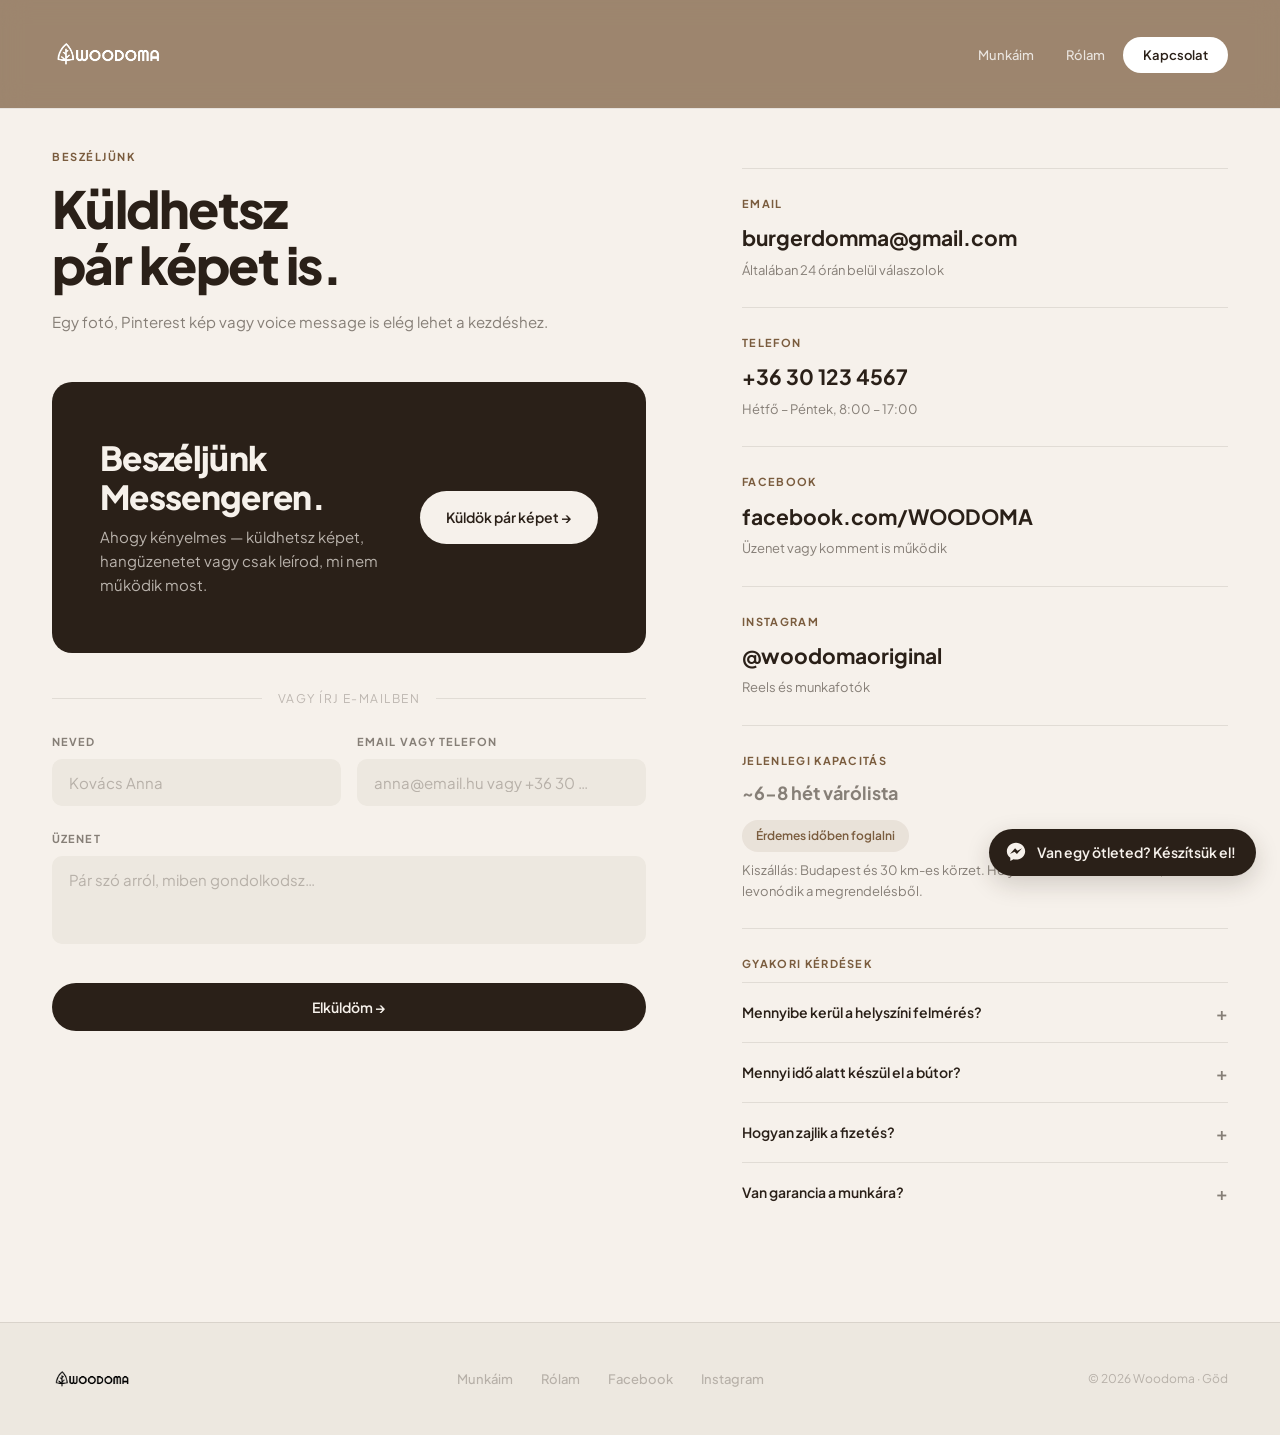
==== commit 63c93178: "Fix: nav header + footer linkek helyreállítása - Nav scrolled háttér: beige → sötét barna (kapcsolat" ====
--- a/kapcsolat.html
+++ b/kapcsolat.html
@@ -15,15 +15,16 @@
 body{background:var(--bg);color:var(--tx);font-family:var(--f);font-weight:400;line-height:1.65;-webkit-font-smoothing:antialiased;overflow-x:hidden}
 a{color:inherit}
 nav{position:fixed;top:0;left:0;right:0;z-index:200;padding:26px 52px;display:flex;align-items:center;justify-content:space-between;transition:padding .4s,background .4s,box-shadow .4s}
-nav.scrolled{padding:14px 52px;background:rgba(246,241,235,.94);backdrop-filter:blur(16px);box-shadow:0 1px 0 var(--ln)}
+nav.scrolled{padding:14px 52px;background:rgba(95,72,49,.88);backdrop-filter:blur(14px);-webkit-backdrop-filter:blur(14px);box-shadow:0 2px 18px rgba(42,32,24,.18)}
 .nav-logo{text-decoration:none;display:flex;align-items:center}
 .logo-img{height:56px;width:auto;display:block}
-.footer-logo .logo-img{height:40px}
+.footer-logo .logo-img{height:40px;filter:none!important}
 .nav-links{display:flex;align-items:center;gap:4px;list-style:none}
-.nav-links a{font-size:13px;font-weight:500;color:var(--mu);text-decoration:none;padding:8px 14px;border-radius:100px;transition:color .2s,background .2s}
-.nav-links a:hover,.nav-links a.active{color:var(--tx);background:var(--bg2)}
-.nav-cta{background:var(--tx)!important;color:var(--bg)!important;font-weight:600!important}
-.nav-cta:hover{background:var(--ac)!important}
+.nav-links a{font-size:13px;font-weight:500;color:rgba(255,255,255,.78);text-decoration:none;padding:8px 14px;border-radius:100px;transition:color .2s,background .2s}
+.nav-links a:hover{color:#fff;background:rgba(255,255,255,.12)}
+.nav-links a.active{color:#fff;background:rgba(255,255,255,.16)}
+.nav-cta{background:#fff!important;color:var(--tx)!important;font-weight:600!important}
+.nav-cta:hover{background:var(--bg2)!important;color:var(--tx)!important}
 .s-label{font-size:11px;font-weight:700;letter-spacing:.14em;text-transform:uppercase;color:var(--ac);margin-bottom:14px}
 .s-h2{font-family:var(--f);font-weight:800;font-size:clamp(32px,3.8vw,52px);line-height:1.1;letter-spacing:-.03em}
 /* LAYOUT */
@@ -84,7 +85,7 @@
   nav{padding:18px 24px}nav.scrolled{padding:12px 24px}.nav-links{display:none}
   .kapcsolat-wrap{grid-template-columns:1fr;padding:120px 24px 72px;gap:52px}
   .fg-row{grid-template-columns:1fr}
-  footer{padding:24px}.footer-nav{display:none}
+  footer{padding:24px}
 }
 </style>
 </head>
@@ -202,9 +203,8 @@
   <ul class="footer-nav">
     <li><a href="index.html#munkak">Munkáim</a></li>
     <li><a href="index.html#rolam">Rólam</a></li>
-    <li><a href="kapcsolat.html">Kapcsolat</a></li>
-    <li><a href="https://www.facebook.com/WOODOMA" target="_blank">Facebook</a></li>
-    <li><a href="https://www.instagram.com/woodomaoriginal/" target="_blank">Instagram</a></li>
+    <li><a href="https://www.facebook.com/WOODOMA" target="_blank" rel="noopener">Facebook</a></li>
+    <li><a href="https://www.instagram.com/woodomaoriginal/" target="_blank" rel="noopener">Instagram</a></li>
   </ul>
   <span class="footer-copy">© 2026 Woodoma · Göd</span>
 </footer>
--- a/woodoma.css
+++ b/woodoma.css
@@ -887,7 +887,6 @@
   .cta-section { padding: 88px 24px; }
 
   footer { padding: 24px; }
-  .footer-nav { display: none; }
 
   .page-hero { padding: 140px 24px 56px; }
 
@@ -912,6 +911,7 @@
   .intro-stats { flex-direction: column; }
   .fg-row { grid-template-columns: 1fr; }
   .hero-cta-group { flex-direction: column; align-items: flex-start; }
+  .footer-nav { display: none; }
 }
 
 /* ── HERO CTA GROUP ── */
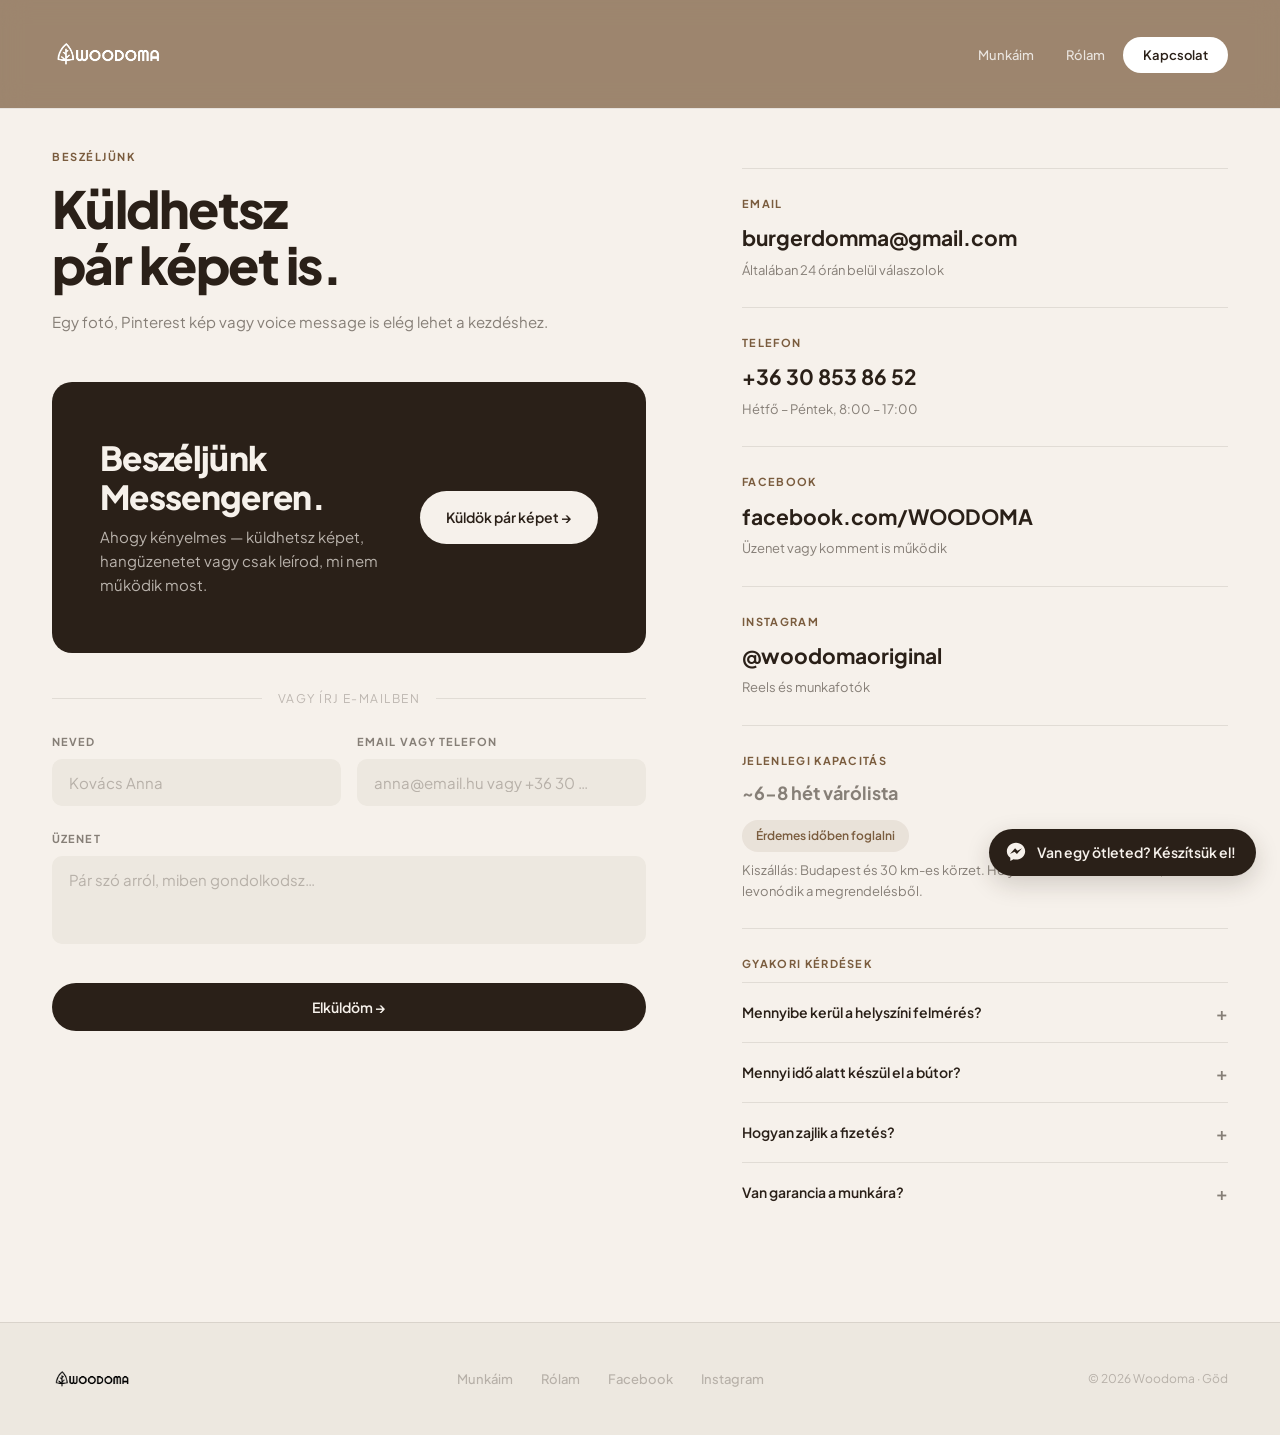
==== commit 8e287b06: "Mobilmenü, telefonszám, social preview - nav.js: hamburger toggle (overlay nyitás/zárás, ESC, link c" ====
--- a/kapcsolat.html
+++ b/kapcsolat.html
@@ -4,6 +4,16 @@
 <meta charset="UTF-8">
 <meta name="viewport" content="width=device-width, initial-scale=1.0">
 <title>Kapcsolat — WOODOMA</title>
+<meta name="description" content="Írj Messengeren vagy emailben. Egy fotó, skicc vagy félmondat is elég a kezdéshez. Göd, Dunakanyar és Budapest.">
+<!-- Open Graph -->
+<meta property="og:type" content="website">
+<meta property="og:url" content="https://kittiovari.github.io/woodoma/kapcsolat.html">
+<meta property="og:title" content="Kapcsolat — WOODOMA">
+<meta property="og:description" content="Írj Messengeren vagy emailben. Egy fotó, skicc vagy félmondat is elég a kezdéshez.">
+<meta property="og:image" content="https://kittiovari.github.io/woodoma/images/furniture/14.webp">
+<meta property="og:locale" content="hu_HU">
+<meta name="twitter:card" content="summary_large_image">
+<meta name="twitter:image" content="https://kittiovari.github.io/woodoma/images/furniture/14.webp">
 <link rel="preconnect" href="https://fonts.googleapis.com">
 <link rel="preconnect" href="https://fonts.gstatic.com" crossorigin>
 <link href="https://fonts.googleapis.com/css2?family=Plus+Jakarta+Sans:wght@400;500;600;700;800&display=swap" rel="stylesheet">
@@ -98,7 +108,17 @@
     <li><a href="index.html#rolam">Rólam</a></li>
     <li><a href="kapcsolat.html" class="active nav-cta">Kapcsolat</a></li>
   </ul>
+  <button class="nav-burger" id="navBurger" aria-label="Menü megnyitása" aria-expanded="false">
+    <span></span><span></span><span></span>
+  </button>
 </nav>
+<div class="mobile-nav" id="mobileNav" aria-hidden="true">
+  <ul>
+    <li><a href="index.html#munkak">Munkáim</a></li>
+    <li><a href="index.html#rolam">Rólam</a></li>
+    <li><a href="kapcsolat.html" class="mn-cta">Kapcsolat</a></li>
+  </ul>
+</div>
 
 <div class="kapcsolat-wrap">
 
@@ -154,7 +174,7 @@
     </div>
     <div class="k-block">
       <p class="k-lbl">Telefon</p>
-      <p class="k-val">+36 30 123 4567</p>
+      <p class="k-val"><a href="tel:+36308538652">+36 30 853 86 52</a></p>
       <p class="k-sub">Hétfő – Péntek, 8:00 – 17:00</p>
     </div>
     <div class="k-block">
@@ -275,5 +295,6 @@
   });
 </script>
 <script src="messenger.js" defer></script>
+<script src="nav.js" defer></script>
 </body>
 </html>
--- a/woodoma.css
+++ b/woodoma.css
@@ -1091,3 +1091,76 @@
   .trust-block { grid-template-columns: 1fr; padding: 64px 24px; gap: 36px; }
   .sec-foot { padding: 22px 24px 0; }
 }
+
+/* ── HAMBURGER GOMB ── */
+.nav-burger {
+  display: none;
+  flex-direction: column;
+  justify-content: center;
+  gap: 5px;
+  background: none;
+  border: none;
+  cursor: pointer;
+  padding: 8px;
+  border-radius: 8px;
+  -webkit-tap-highlight-color: transparent;
+  transition: background .2s;
+}
+.nav-burger:hover { background: rgba(255,255,255,.12); }
+.nav-burger span {
+  display: block;
+  width: 22px; height: 2px;
+  background: #fff;
+  border-radius: 2px;
+  transition: transform .35s ease, opacity .25s ease, width .25s ease;
+  transform-origin: center;
+}
+.nav-burger.open span:nth-child(1) { transform: translateY(7px) rotate(45deg); }
+.nav-burger.open span:nth-child(2) { opacity: 0; width: 0; }
+.nav-burger.open span:nth-child(3) { transform: translateY(-7px) rotate(-45deg); }
+
+@media (max-width: 900px) {
+  .nav-burger { display: flex; }
+}
+
+/* ── MOBIL NAV OVERLAY ── */
+.mobile-nav {
+  position: fixed; inset: 0; z-index: 195;
+  background: rgba(36,26,16,.97);
+  backdrop-filter: blur(14px);
+  -webkit-backdrop-filter: blur(14px);
+  display: flex; flex-direction: column;
+  align-items: center; justify-content: center;
+  opacity: 0; pointer-events: none;
+  transition: opacity .3s ease;
+}
+.mobile-nav.open { opacity: 1; pointer-events: auto; }
+.mobile-nav ul {
+  list-style: none;
+  display: flex; flex-direction: column;
+  align-items: center; gap: 4px;
+  padding: 0; margin: 0;
+}
+.mobile-nav a {
+  display: block;
+  font-family: var(--hf, 'Plus Jakarta Sans', sans-serif);
+  font-size: clamp(34px, 9vw, 52px);
+  font-weight: 800; letter-spacing: -.03em;
+  color: rgba(255,255,255,.68);
+  text-decoration: none;
+  padding: 10px 28px; border-radius: 14px;
+  transition: color .2s, background .2s;
+  text-align: center;
+}
+.mobile-nav a:hover,
+.mobile-nav a:active { color: #fff; background: rgba(255,255,255,.06); }
+.mobile-nav .mn-cta {
+  margin-top: 24px;
+  font-size: clamp(16px, 4vw, 20px);
+  font-weight: 700; letter-spacing: 0;
+  background: rgba(122,92,62,.55);
+  border-radius: 100px;
+  padding: 14px 36px;
+  color: #fff;
+}
+.mobile-nav .mn-cta:hover { background: rgba(122,92,62,.85); }
